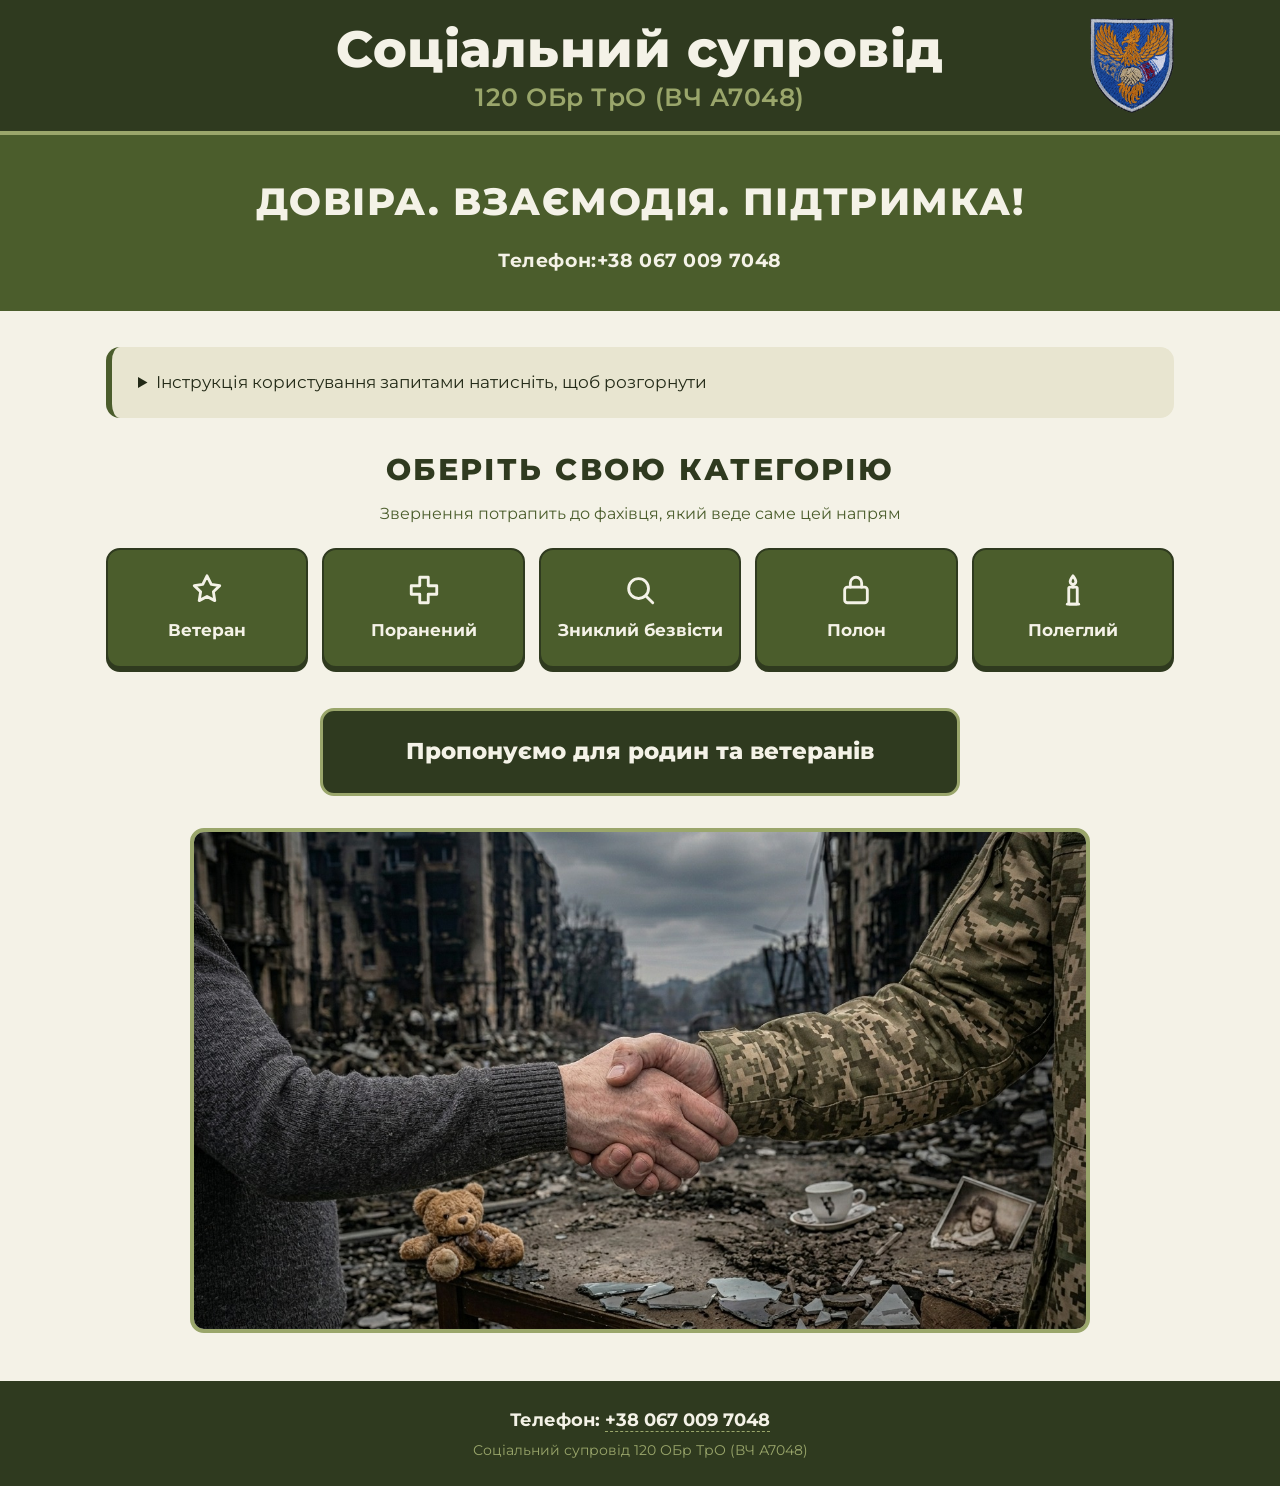
==== index.html @ ba547b1e "Update instruction section and heading in index.html" ====
<!DOCTYPE html>
<html lang="uk">
<head>
  <meta charset="UTF-8">
  <meta name="viewport" content="width=device-width, initial-scale=1.0">
  <title>Соціальний супровід 120 ОБр ТрО (ВЧ А7048)</title>
  <link rel="preconnect" href="https://fonts.googleapis.com">
  <link rel="preconnect" href="https://fonts.gstatic.com" crossorigin>
  <link href="https://fonts.googleapis.com/css2?family=Montserrat:wght@400;600;700;800&display=swap" rel="stylesheet">
  <link rel="stylesheet" href="style.css">
  <link rel="icon" href="logo_1.png">
</head>
<body>


  <header class="site-header">
    <div class="container">
      <h1 class="site-title">
        <a href="index.html">
          Соціальний супровід
          <small>120 ОБр ТрО (ВЧ А7048)</small>
        </a>
      </h1>
      <img class="site-logo" src="logo_1.png" alt="Шеврон 120 ОБр ТрО">
    </div>
  </header>

  
   <section class="slogan">
    <p>Довіра. Взаємодія. Підтримка!</p>
    <div style="margin-top:12px; font-size:1.2rem; font-weight:700; color:#f4f2e7; letter-spacing:0.03em;">Телефон:+38 067 009 7048</div>
  </section>

  <main class="container">

<section class="instruction">
      <details>
        <summary>
          <span>Інструкція користування запитами</span>
          <span class="toggle-hint">натисніть, щоб розгорнути</span>
        </summary>
        <div class="instruction-body">

      <p>
        Кожна кнопка нижче відкриває окрему Google-форму. Заповнене звернення автоматично
        надходить до фахівця соціального супроводу, який веде саме цей напрям. Ми опрацюємо
        його та обов'язково зв'яжемося з вами.
      </p>

      <h3>Як заповнити форму</h3>
      <ol class="steps">
        <li>Оберіть категорію, що відповідає ситуації: <b>Ветеран</b>, <b>Поранений</b>,
            <b>Зниклий безвісти</b>, <b>Полон</b> або <b>Полеглий</b>, і натисніть на кнопку.</li>
        <li>У розділі <b>«Дані»</b> заповніть усі поля. Поля, позначені червоною зірочкою
            <b style="color:#b3261e">*</b>, є обов'язковими: без них форму не буде надіслано.</li>
        <li>Дати вводьте у форматі <b>дд.мм.рррр</b> (наприклад, 05.03.1990) або оберіть
            у календарі. Номер телефону вказуйте повністю: <b>+380XXXXXXXXX</b>.</li>
        <li>У розділі <b>«Проблемні питання»</b> поставте позначку біля всіх пунктів, з якими
            потрібна допомога: витяги з наказів, фінансові довідки, Форма 6, Форма додаток 5,
            Форма 55, виплати тощо. Можна обрати кілька.</li>
        <li>Якщо вашого питання немає у списку, оберіть <b>«Інше»</b> і коротко, але конкретно
            опишіть ситуацію в полі <b>«Інше (опис проблеми)»</b>.</li>
        <li>Перевірте дані та натисніть <b>«Надіслати»</b>. Після цього з'явиться повідомлення,
            що відповідь записано. Звернення прийнято.</li>
      </ol>

      <h3>Що підготувати заздалегідь</h3>
      <div class="prepare">
        <div><strong>Ветеран</strong>ПІБ, посада, з якої звільнився, дата звільнення, контактний номер</div>
        <div><strong>Поранений</strong>ПІБ військовослужбовця, повна назва посади, контактний номер</div>
        <div><strong>Зниклий безвісти</strong>ПІБ і дата народження військовослужбовця, ПІБ родича, родинний зв'язок, контактний номер</div>
        <div><strong>Полон</strong>ПІБ і дата народження військовослужбовця, ПІБ родича, родинний зв'язок, контактний номер</div>
        <div><strong>Полеглий</strong>ПІБ, дата народження, дата смерті, батальйон, рота, взвод, ПІБ родича, родинний зв'язок, контактний номер</div>
      </div>

      <p class="note">
        Якщо звертається родич, у полях «ПІБ військовослужбовця» вказуйте дані самого
        військовослужбовця, а у полях «ПІБ родича» та «Контактний номер» свої, щоб ми могли
        з вами зв'язатися.
      </p>
        </div>
      </details>
    </section>

    

    <div class="choose-head">
      <h2>Оберіть свою категорію</h2>
      <p>Звернення потрапить до фахівця, який веде саме цей напрям</p>
    </div>

    
   
    <nav class="categories" aria-label="Категорії звернень">

      <a class="cat-btn" href="#" target="_blank" rel="noopener">
        <svg viewBox="0 0 24 24" fill="none" stroke="currentColor" stroke-width="2" stroke-linecap="round" stroke-linejoin="round" aria-hidden="true"><path d="M12 2l3 6 6 .9-4.5 4.3 1 6.3L12 16.6 6.5 19.5l1-6.3L3 8.9 9 8z"/></svg>
        Ветеран
      </a>

      <a class="cat-btn" href="#" target="_blank" rel="noopener">
        <svg viewBox="0 0 24 24" fill="none" stroke="currentColor" stroke-width="2" stroke-linecap="round" stroke-linejoin="round" aria-hidden="true"><path d="M9 3h6v6h6v6h-6v6H9v-6H3V9h6z"/></svg>
        Поранений
      </a>

      <a class="cat-btn" href="#" target="_blank" rel="noopener">
        <svg viewBox="0 0 24 24" fill="none" stroke="currentColor" stroke-width="2" stroke-linecap="round" stroke-linejoin="round" aria-hidden="true"><circle cx="11" cy="11" r="7"/><path d="M21 21l-5-5"/></svg>
        Зниклий безвісти
      </a>

      <a class="cat-btn" href="#" target="_blank" rel="noopener">
        <svg viewBox="0 0 24 24" fill="none" stroke="currentColor" stroke-width="2" stroke-linecap="round" stroke-linejoin="round" aria-hidden="true"><rect x="4" y="10" width="16" height="11" rx="2"/><path d="M8 10V7a4 4 0 0 1 8 0v3"/></svg>
        Полон
      </a>

      <a class="cat-btn" href="#" target="_blank" rel="noopener">
        <svg viewBox="0 0 24 24" fill="none" stroke="currentColor" stroke-width="2" stroke-linecap="round" stroke-linejoin="round" aria-hidden="true"><path d="M8 22h8"/><rect x="9" y="10" width="6" height="12" rx="1"/><path d="M12 10V8"/><path d="M12 2c1.5 2 2 3 2 4a2 2 0 0 1-4 0c0-1 .5-2 2-4z"/></svg>
        Полеглий
      </a>

    </nav>

   
    <div class="big-btn-wrap">
      <a class="big-btn" href="offers.html">Пропонуємо для родин та ветеранів</a>
    </div>

    
    <img class="hero-image" src="logo.jpeg" alt="Соціальний супровід 120 ОБр ТрО">

  </main>

 
   <footer class="site-footer">
    <p class="footer-phone">Телефон: <a href="tel:+380670097048">+38 067 009 7048</a></p>
    <p>Соціальний супровід 120 ОБр ТрО (ВЧ А7048)</p>
  </footer>

</body>
</html>
---- style.css ----
:root {
  --olive-dark:  #2f3a1f;   /* найтемніший оливковий: шапка, підвал */
  --olive:       #4b5d2c;   /* основний оливковий: кнопки */
  --olive-mid:   #6b7d3f;   /* наведення на кнопки */
  --khaki:       #9aa66b;   /* акценти, рамки */
  --sand:        #e8e5d0;   /* світлі блоки */
  --bg:          #f4f2e7;   /* фон сторінки */
  --text:        #232a17;   /* основний текст */
  --text-light:  #f4f2e7;   /* текст на темному */
  --radius:      14px;
  --max-width:   1100px;
}

* { box-sizing: border-box; }

body {
  margin: 0;
  font-family: "Montserrat", Arial, sans-serif;
  background: var(--bg);
  color: var(--text);
  line-height: 1.6;
}

.container {
  max-width: var(--max-width);
  margin: 0 auto;
  padding: 0 16px;
}

/* ---------- Шапка ---------- */
.site-header {
  background: var(--olive-dark);
  color: var(--text-light);
  border-bottom: 4px solid var(--khaki);
}

/* три колонки: порожня | напис по центру | шеврон праворуч */
.site-header .container {
  display: grid;
  grid-template-columns: 84px 1fr 84px;
  align-items: center;
  gap: 16px;
  padding-top: 18px;
  padding-bottom: 18px;
}

.site-title {
  grid-column: 2;
  text-align: center;
  margin: 0;
  font-size: clamp(1.9rem, 5.5vw, 3.2rem);
  font-weight: 800;
  line-height: 1.15;
  letter-spacing: 0.01em;
}

.site-title small {
  display: block;
  margin-top: 4px;
  font-size: 0.48em;
  font-weight: 600;
  color: var(--khaki);
}

.site-logo {
  grid-column: 3;
  justify-self: end;
  width: 84px;
  height: auto;
}

.site-header a { color: inherit; text-decoration: none; }

/* ---------- Блок з лозунгом ---------- */
.slogan {
  background: var(--olive);
  color: var(--text-light);
  text-align: center;
  padding: 36px 16px;
}

.slogan p {
  margin: 0;
  font-size: clamp(1.4rem, 4vw, 2.4rem);
  font-weight: 800;
  letter-spacing: 0.04em;
  text-transform: uppercase;
}

/* ---------- Інструкція ---------- */
.instruction {
  background: var(--sand);
  border-left: 6px solid var(--olive);
  border-radius: var(--radius);
  padding: 22px 26px;
  margin: 36px auto 28px;
  font-size: 1.05rem;
}

.instruction h2 {
  margin: 0 0 8px;
  font-size: 1.25rem;
  color: var(--olive-dark);
}

.instruction p { margin: 0 0 12px; }

.instruction h3 {
  margin: 22px 0 8px;
  font-size: 1.08rem;
  color: var(--olive-dark);
}

/* нумеровані кроки */
.steps {
  margin: 0;
  padding: 0;
  list-style: none;
  counter-reset: step;
}

.steps li {
  position: relative;
  padding: 6px 0 6px 46px;
  counter-increment: step;
}

.steps li::before {
  content: counter(step);
  position: absolute;
  left: 0;
  top: 4px;
  width: 32px;
  height: 32px;
  display: grid;
  place-items: center;
  border-radius: 50%;
  background: var(--olive);
  color: var(--text-light);
  font-weight: 800;
  font-size: 0.95rem;
}

/* що підготувати для кожної категорії */
.prepare {
  display: grid;
  grid-template-columns: repeat(auto-fit, minmax(190px, 1fr));
  gap: 12px;
  margin-top: 4px;
}

.prepare div {
  background: var(--bg);
  border: 1px solid var(--khaki);
  border-radius: 10px;
  padding: 12px 14px;
  font-size: 0.95rem;
}

.prepare strong {
  display: block;
  margin-bottom: 4px;
  color: var(--olive);
}

.note {
  margin-top: 18px !important;
  padding: 12px 14px;
  background: var(--bg);
  border-radius: 10px;
  font-size: 0.95rem;
}


.categories {
  display: flex;
  flex-wrap: wrap;           
  gap: 14px;
  justify-content: center;
  margin-bottom: 40px;
}

.cat-btn {
  flex: 1 1 170px;
  max-width: 210px;
  display: flex;
  flex-direction: column;
  align-items: center;
  justify-content: center;
  gap: 10px;
  min-height: 120px;
  padding: 18px 12px;
  background: var(--olive);
  color: var(--text-light);
  text-decoration: none;
  font-weight: 700;
  font-size: 1.05rem;
  text-align: center;
  border-radius: var(--radius);
  border: 2px solid var(--olive-dark);
  box-shadow: 0 4px 0 var(--olive-dark);
  transition: transform .15s, background .15s, box-shadow .15s;
}

.cat-btn svg { width: 34px; height: 34px; }

.cat-btn:hover,
.cat-btn:focus-visible {
  background: var(--olive-mid);
  transform: translateY(-3px);
  box-shadow: 0 7px 0 var(--olive-dark);
  outline: none;
}

.cat-btn:active {
  transform: translateY(2px);
  box-shadow: 0 2px 0 var(--olive-dark);
}

/* ---------- Велика кнопка ---------- */
.big-btn-wrap { text-align: center; margin-bottom: 32px; }

.big-btn {
  display: inline-block;
  width: 100%;
  max-width: 640px;
  padding: 22px 28px;
  background: var(--olive-dark);
  color: var(--text-light);
  font-size: clamp(1.1rem, 2.6vw, 1.45rem);
  font-weight: 800;
  text-decoration: none;
  border-radius: var(--radius);
  border: 3px solid var(--khaki);
  transition: background .15s, transform .15s;
}

.big-btn:hover,
.big-btn:focus-visible {
  background: var(--olive);
  transform: translateY(-2px);
  outline: none;
}


.hero-image {
  display: block;
  width: 100%;
  max-width: 900px;
  height: auto;
  margin: 0 auto 48px;
  border-radius: var(--radius);
  border: 4px solid var(--khaki);
}


.site-footer {
  background: var(--olive-dark);
  color: var(--khaki);
  text-align: center;
  padding: 20px 16px;
  font-size: 0.9rem;
}


@media (max-width: 600px) {
  .site-header .container { grid-template-columns: 48px 1fr 48px; gap: 8px; }
  .site-logo { width: 48px; }
  .cat-btn { flex-basis: 140px; min-height: 100px; font-size: 0.98rem; }
  .instruction { padding: 18px; }
}

.choose-head { text-align: center; margin: 8px 0 22px; }


.site-footer p { margin: 4px 0; }
.footer-phone { font-size: 1.15rem; font-weight: 700; color: var(--text-light); }
.footer-phone a { color: var(--text-light); text-decoration: none; border-bottom: 1px dashed var(--khaki); }
.footer-phone a:hover { color: var(--khaki); }
.choose-head h2 { margin: 0 0 6px; font-size: clamp(1.4rem, 3.5vw, 1.9rem); font-weight: 800; letter-spacing: 0.08em; text-transform: uppercase; color: var(--olive-dark); }
.choose-head p { margin: 0; font-size: 1rem; color: var(--olive); }
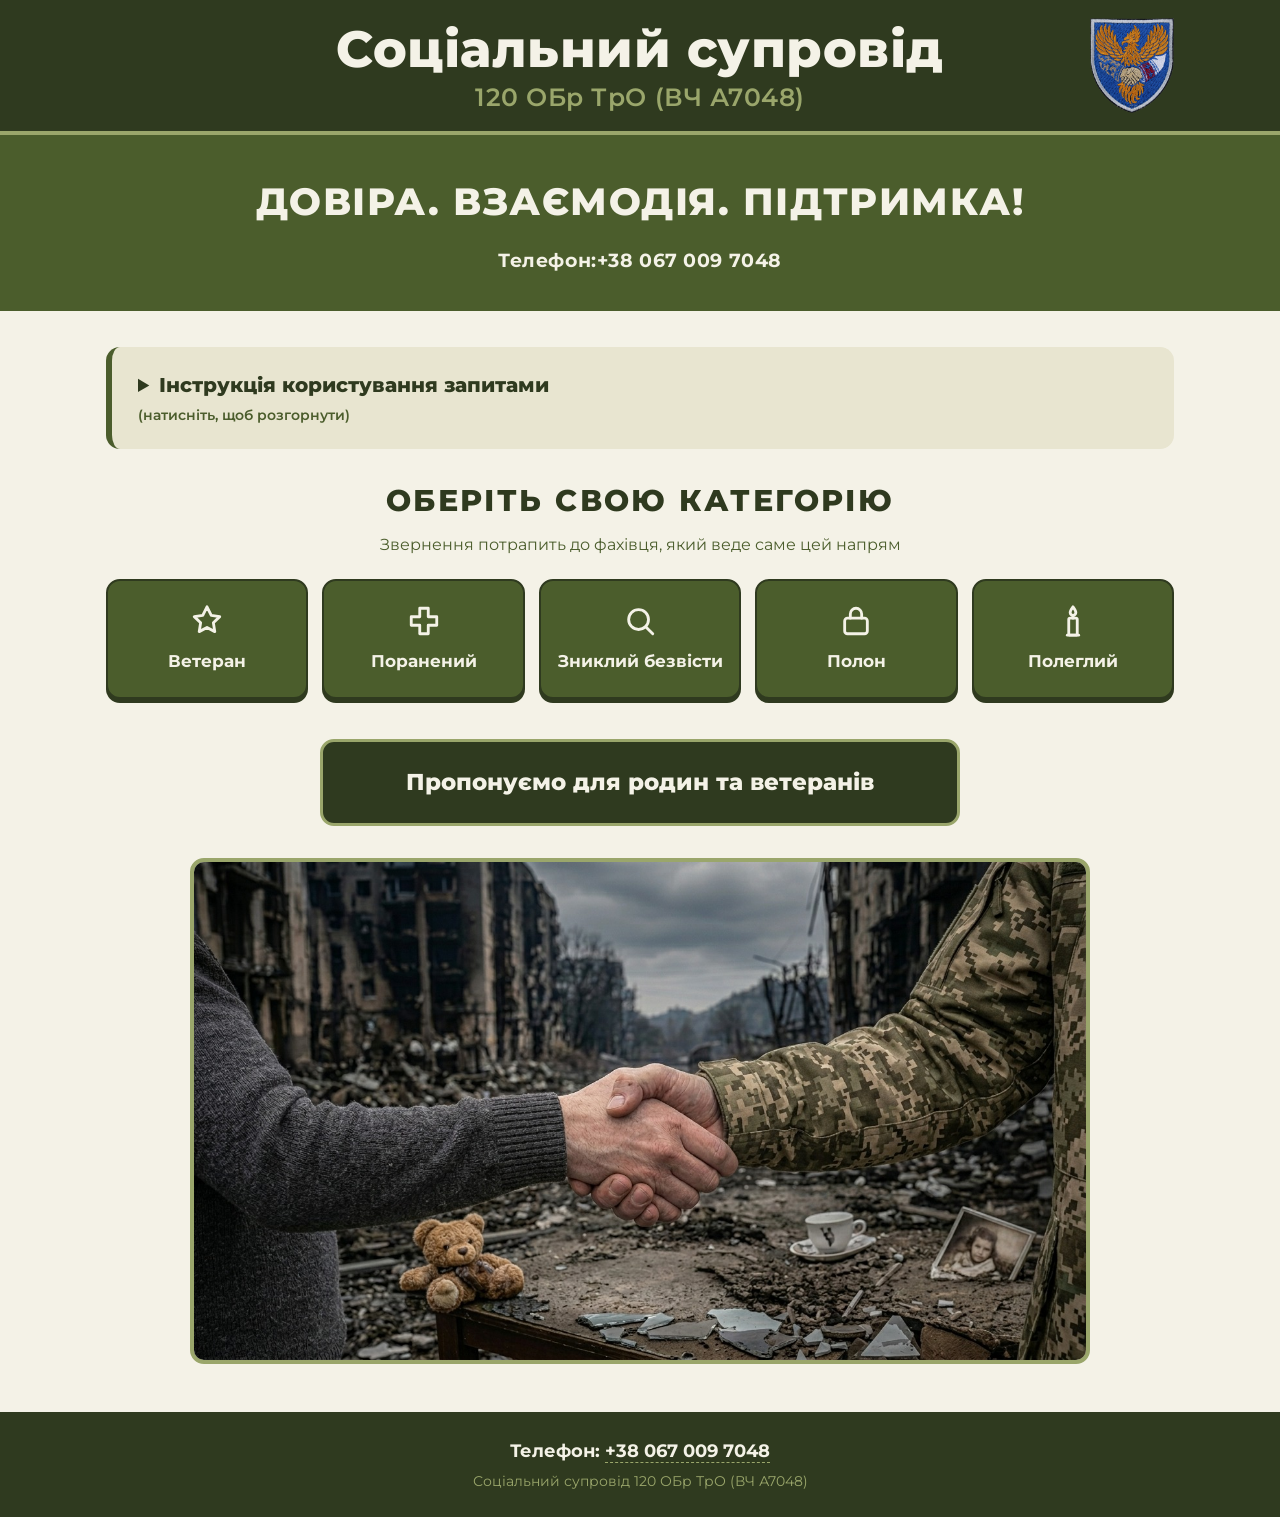
==== commit 86db85bd: "Improve summary section in instruction area Updated the summary section styling and text for better " ====
--- a/index.html
+++ b/index.html
@@ -35,11 +35,10 @@
 
 <section class="instruction">
       <details>
-        <summary>
-          <span>Інструкція користування запитами</span>
-          <span class="toggle-hint">натисніть, щоб розгорнути</span>
+               <summary style="cursor:pointer; font-size:1.25rem; font-weight:800; color:#2f3a1f;">
+          Інструкція користування запитами
+          <span style="display:block; margin-top:4px; font-size:0.85rem; font-weight:600; color:#4b5d2c;">(натисніть, щоб розгорнути)</span>
         </summary>
-        <div class="instruction-body">
 
       <p>
         Кожна кнопка нижче відкриває окрему Google-форму. Заповнене звернення автоматично
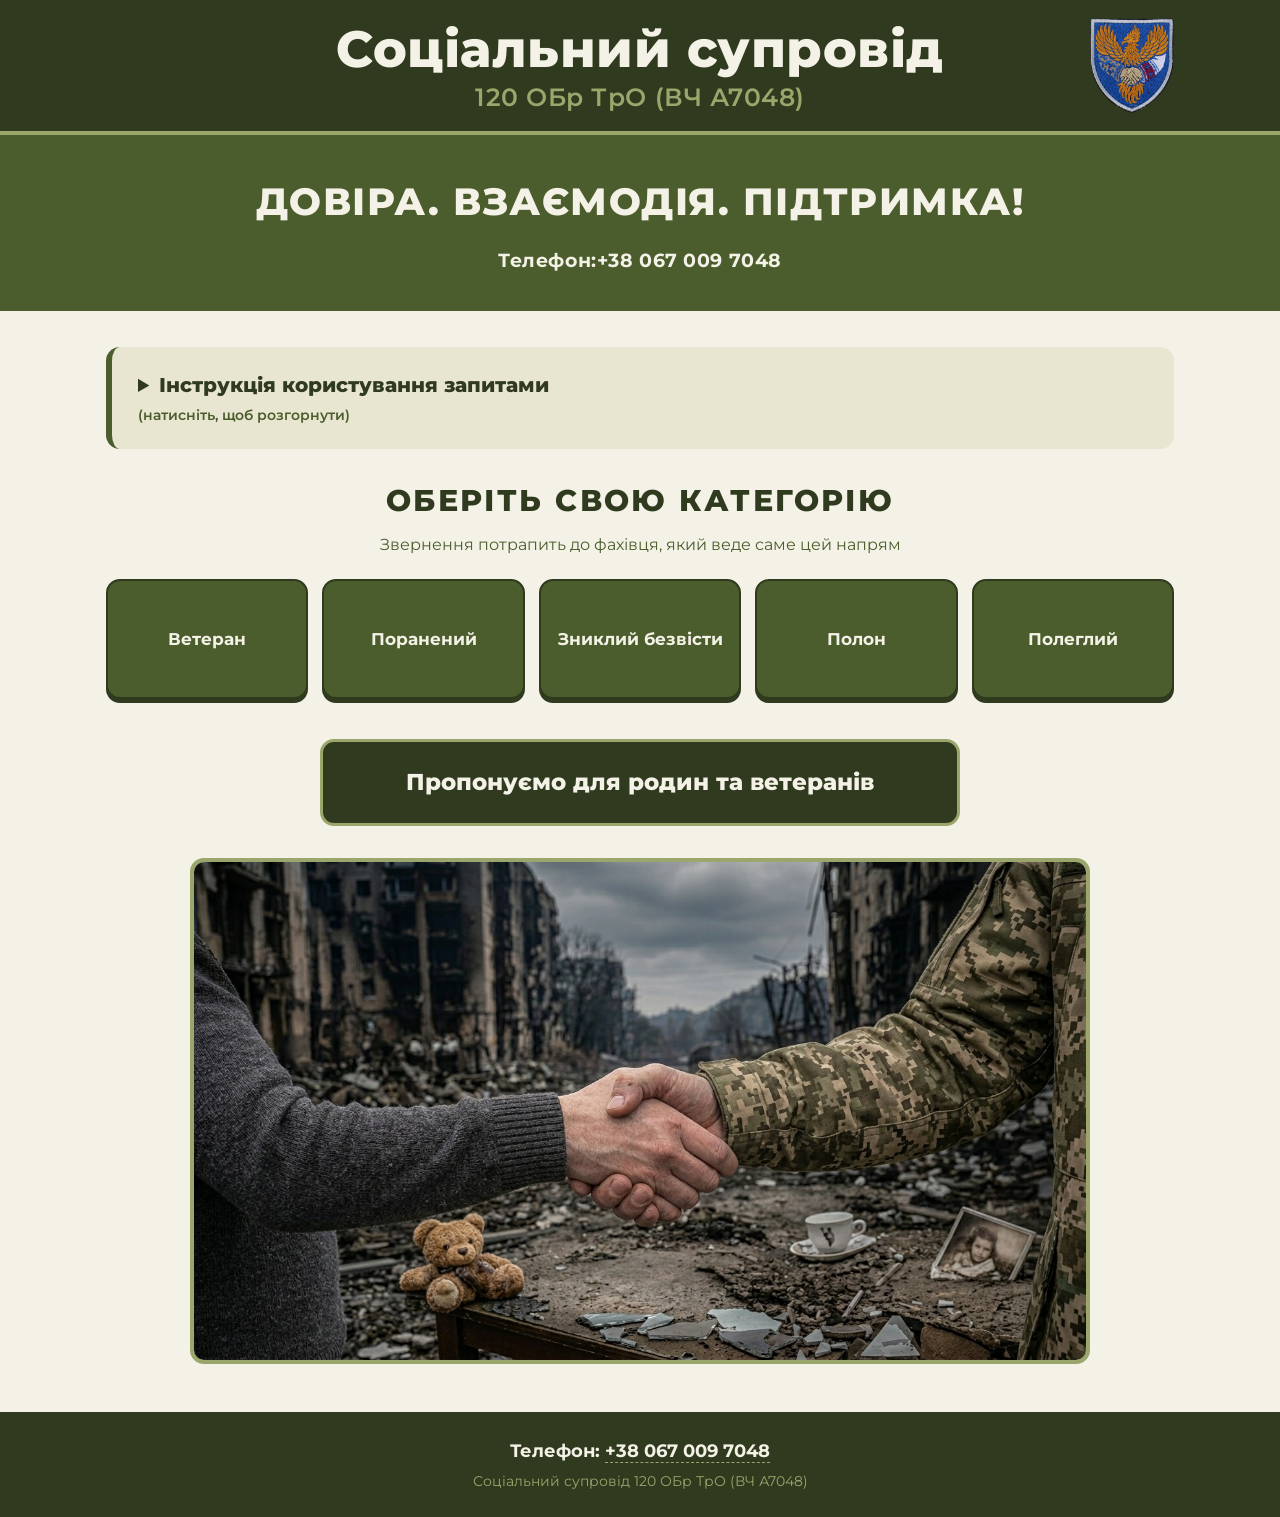
==== commit 49a3783e: "Refactor navigation categories in index.html" ====
--- a/index.html
+++ b/index.html
@@ -90,33 +90,12 @@
 
     
    
-    <nav class="categories" aria-label="Категорії звернень">
-
-      <a class="cat-btn" href="#" target="_blank" rel="noopener">
-        <svg viewBox="0 0 24 24" fill="none" stroke="currentColor" stroke-width="2" stroke-linecap="round" stroke-linejoin="round" aria-hidden="true"><path d="M12 2l3 6 6 .9-4.5 4.3 1 6.3L12 16.6 6.5 19.5l1-6.3L3 8.9 9 8z"/></svg>
-        Ветеран
-      </a>
-
-      <a class="cat-btn" href="#" target="_blank" rel="noopener">
-        <svg viewBox="0 0 24 24" fill="none" stroke="currentColor" stroke-width="2" stroke-linecap="round" stroke-linejoin="round" aria-hidden="true"><path d="M9 3h6v6h6v6h-6v6H9v-6H3V9h6z"/></svg>
-        Поранений
-      </a>
-
-      <a class="cat-btn" href="#" target="_blank" rel="noopener">
-        <svg viewBox="0 0 24 24" fill="none" stroke="currentColor" stroke-width="2" stroke-linecap="round" stroke-linejoin="round" aria-hidden="true"><circle cx="11" cy="11" r="7"/><path d="M21 21l-5-5"/></svg>
-        Зниклий безвісти
-      </a>
-
-      <a class="cat-btn" href="#" target="_blank" rel="noopener">
-        <svg viewBox="0 0 24 24" fill="none" stroke="currentColor" stroke-width="2" stroke-linecap="round" stroke-linejoin="round" aria-hidden="true"><rect x="4" y="10" width="16" height="11" rx="2"/><path d="M8 10V7a4 4 0 0 1 8 0v3"/></svg>
-        Полон
-      </a>
-
-      <a class="cat-btn" href="#" target="_blank" rel="noopener">
-        <svg viewBox="0 0 24 24" fill="none" stroke="currentColor" stroke-width="2" stroke-linecap="round" stroke-linejoin="round" aria-hidden="true"><path d="M8 22h8"/><rect x="9" y="10" width="6" height="12" rx="1"/><path d="M12 10V8"/><path d="M12 2c1.5 2 2 3 2 4a2 2 0 0 1-4 0c0-1 .5-2 2-4z"/></svg>
-        Полеглий
-      </a>
-
+       <nav class="categories" aria-label="Категорії звернень">
+      <a class="cat-btn" href="#" target="_blank" rel="noopener">Ветеран</a>
+      <a class="cat-btn" href="#" target="_blank" rel="noopener">Поранений</a>
+      <a class="cat-btn" href="#" target="_blank" rel="noopener">Зниклий безвісти</a>
+      <a class="cat-btn" href="#" target="_blank" rel="noopener">Полон</a>
+      <a class="cat-btn" href="#" target="_blank" rel="noopener">Полеглий</a>
     </nav>
 
    
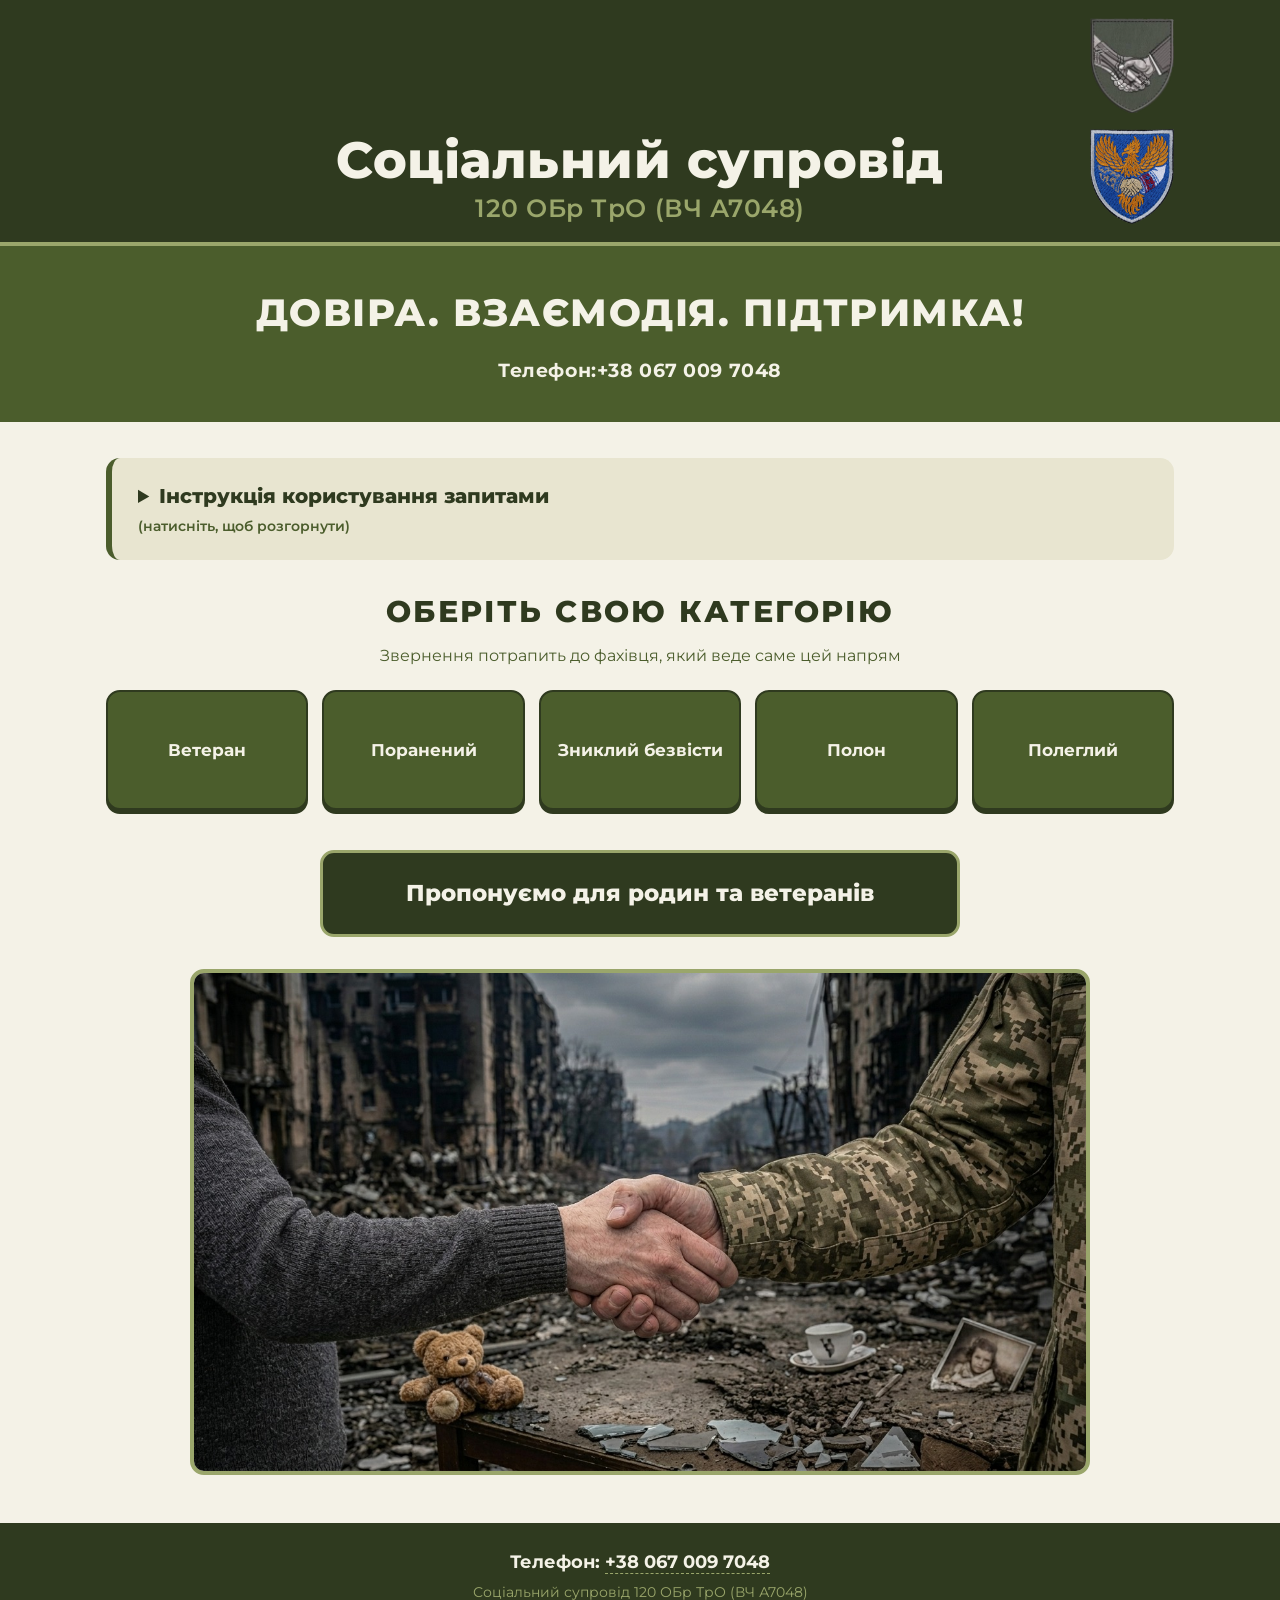
==== commit 82352f1b: "Add site logo to the header in index.html" ====
--- a/index.html
+++ b/index.html
@@ -15,6 +15,7 @@
 
   <header class="site-header">
     <div class="container">
+      <img class="site-logo site-logo-left" src="logo_3.png" alt="Шеврон ЦВС">
       <h1 class="site-title">
         <a href="index.html">
           Соціальний супровід
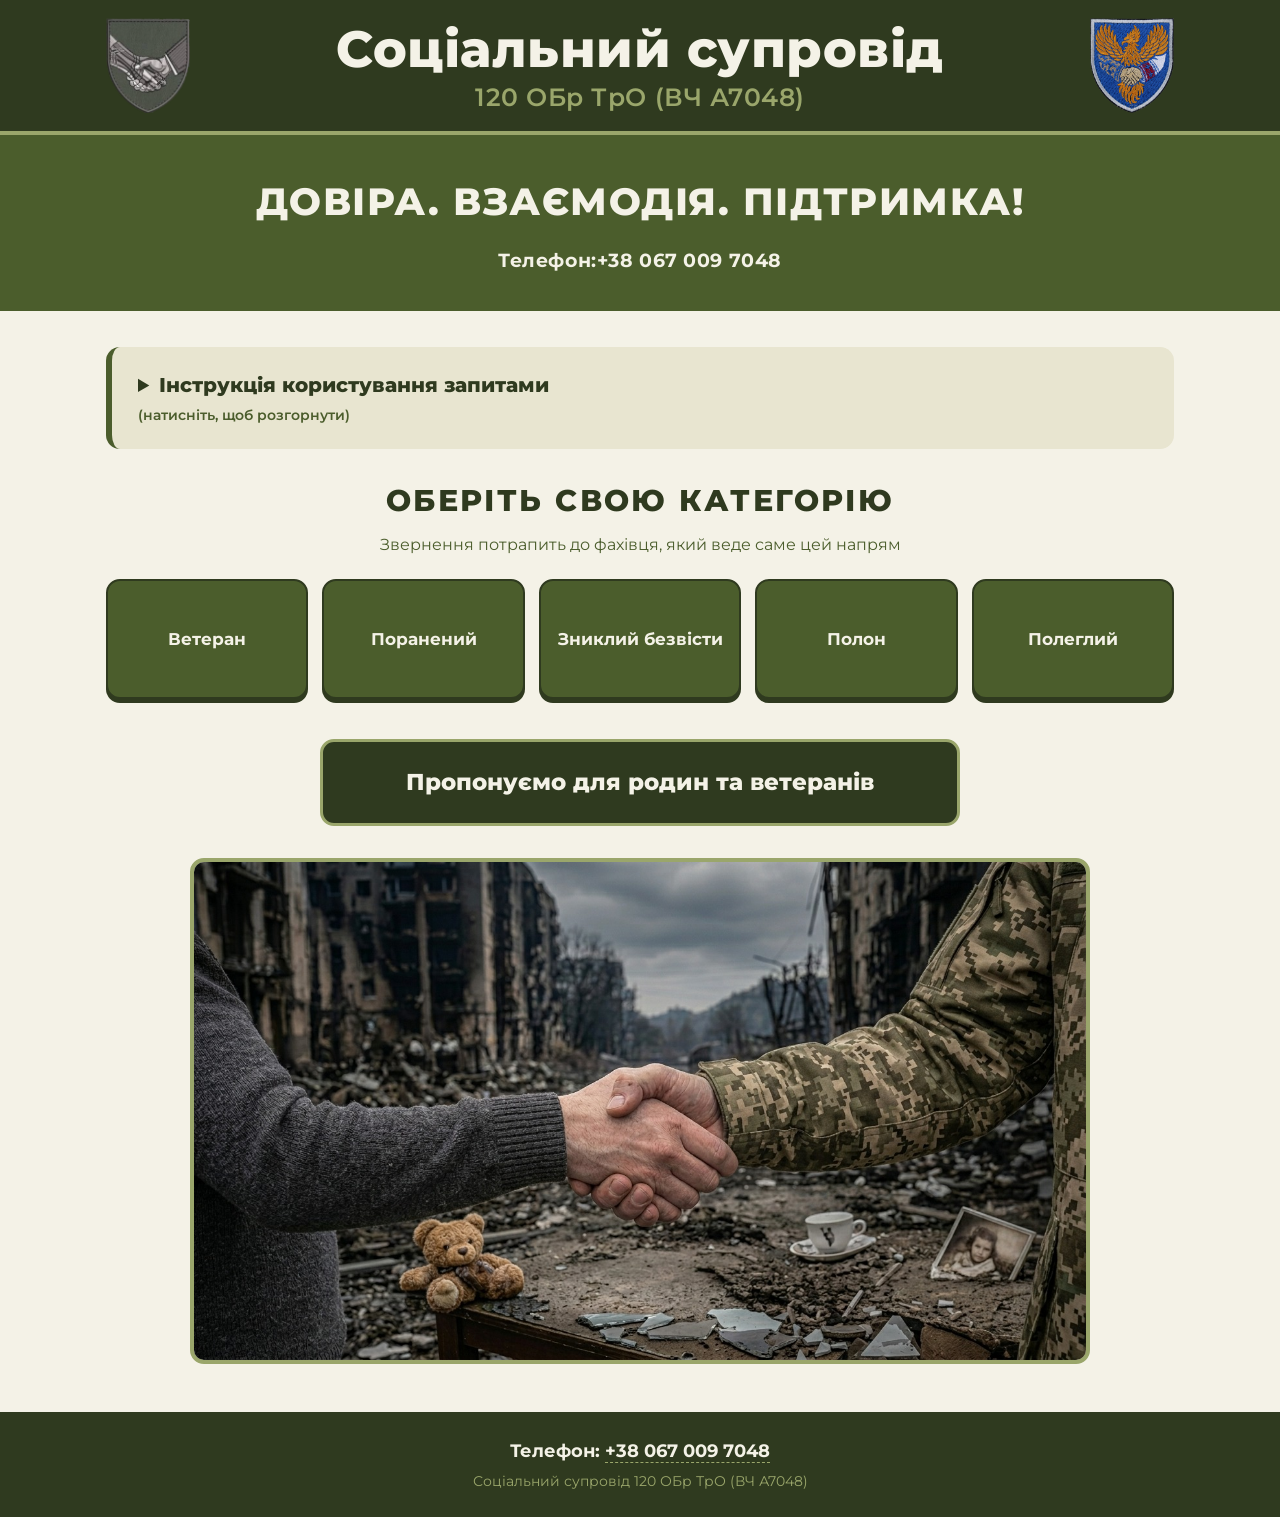
==== commit 0db410b5: "Update index.html" ====
--- a/index.html
+++ b/index.html
@@ -92,7 +92,7 @@
     
    
        <nav class="categories" aria-label="Категорії звернень">
-      <a class="cat-btn" href="#" target="_blank" rel="noopener">Ветеран</a>
+            <a class="cat-btn" href="https://docs.google.com/forms/d/1ABqLCF50XZjjznamCbXgbPXXxpzQVwfjyM8-q_MpFEI/viewform" target="_blank" rel="noopener">Ветеран</a>
       <a class="cat-btn" href="#" target="_blank" rel="noopener">Поранений</a>
       <a class="cat-btn" href="#" target="_blank" rel="noopener">Зниклий безвісти</a>
       <a class="cat-btn" href="#" target="_blank" rel="noopener">Полон</a>
--- a/style.css
+++ b/style.css
@@ -281,3 +281,6 @@
 .footer-phone a:hover { color: var(--khaki); }
 .choose-head h2 { margin: 0 0 6px; font-size: clamp(1.4rem, 3.5vw, 1.9rem); font-weight: 800; letter-spacing: 0.08em; text-transform: uppercase; color: var(--olive-dark); }
 .choose-head p { margin: 0; font-size: 1rem; color: var(--olive); }
+.site-logo-left { grid-column: 1; grid-row: 1; justify-self: start; }
+.site-title { grid-row: 1; }
+.site-header .site-logo:not(.site-logo-left) { grid-row: 1; }
